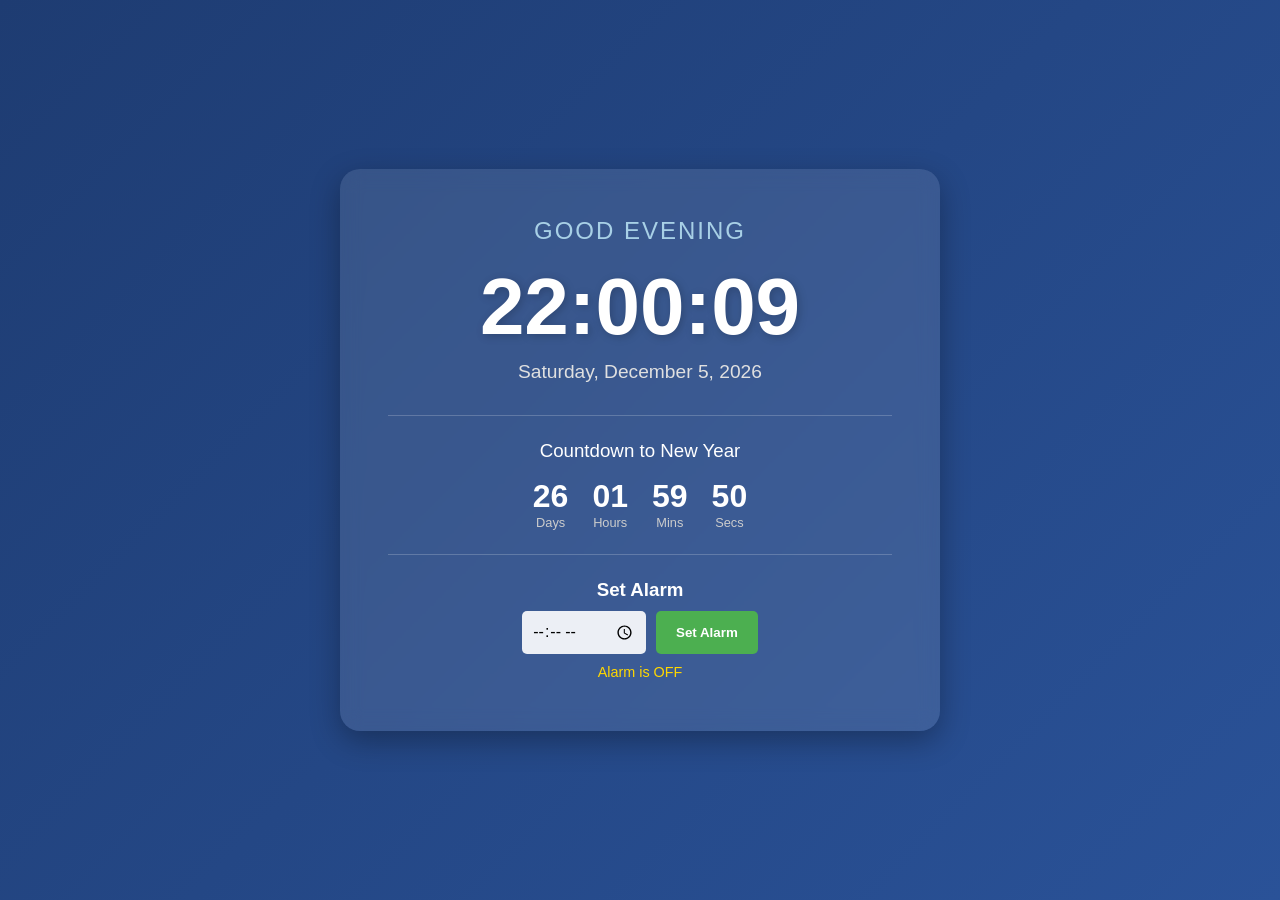
==== index.html @ b657d059 "initial commit" ====
<!DOCTYPE html>
<html lang="en">
   <head>
      <meta charset="UTF-8">
      <meta name="viewport" content="width=device-width, initial-scale=1.0">
      <title>Date & Time Dashboard</title>
      <style>
         /* style.css */
         * {
         margin: 0;
         padding: 0;
         box-sizing: border-box;
         font-family: 'Segoe UI', Tahoma, Geneva, Verdana, sans-serif;
         }
         body {
         background: linear-gradient(135deg, #1e3c72, #2a5298);
         height: 100vh;
         display: flex;
         justify-content: center;
         align-items: center;
         color: white;
         }
         .container {
         text-align: center;
         background: rgba(255, 255, 255, 0.1);
         padding: 3rem;
         border-radius: 20px;
         backdrop-filter: blur(10px);
         box-shadow: 0 10px 30px rgba(0, 0, 0, 0.3);
         width: 90%;
         max-width: 600px;
         }
         /* Greeting */
         .greeting {
         font-size: 1.5rem;
         margin-bottom: 1rem;
         color: #a8d0e6;
         text-transform: uppercase;
         letter-spacing: 2px;
         }
         /* Clock */
         .time {
         font-size: 5rem;
         font-weight: bold;
         text-shadow: 2px 2px 10px rgba(0,0,0,0.2);
         margin-bottom: 0.5rem;
         }
         .date {
         font-size: 1.2rem;
         color: #e0e0e0;
         margin-bottom: 2rem;
         }
         /* Countdown */
         .countdown-container {
         border-top: 1px solid rgba(255,255,255,0.2);
         padding-top: 1.5rem;
         }
         .countdown-container h3 {
         margin-bottom: 1rem;
         font-weight: 400;
         }
         .countdown {
         display: flex;
         justify-content: center;
         gap: 1.5rem;
         }
         .countdown div {
         display: flex;
         flex-direction: column;
         font-size: 0.8rem;
         color: #ccc;
         }
         .countdown span {
         font-size: 2rem;
         font-weight: bold;
         color: #fff;
         }
         /* Alarm Styles */
        .alarm-container {
            border-top: 1px solid rgba(255,255,255,0.2);
            margin-top: 1.5rem;
            padding-top: 1.5rem;
        }

        .alarm-inputs {
            display: flex;
            justify-content: center;
            gap: 10px;
            margin: 10px 0;
        }

        input[type="time"] {
            padding: 10px;
            border-radius: 5px;
            border: none;
            font-size: 1rem;
            background: rgba(255, 255, 255, 0.9);
        }

        button {
            padding: 10px 20px;
            border-radius: 5px;
            border: none;
            cursor: pointer;
            font-weight: bold;
            transition: background 0.3s;
        }

        #set-alarm-btn {
            background-color: #4CAF50; /* Green */
            color: white;
        }

        #set-alarm-btn.active {
            background-color: #f44336; /* Red (for cancel) */
        }

        .alarm-status {
            font-size: 0.9rem;
            color: #ffd700;
            height: 1.2rem; /* Reserve space */
        }

        /* Stop Alarm Button (pulsing red) */
        .stop-btn {
            margin-top: 15px;
            background-color: #ff0000;
            color: white;
            font-size: 1.2rem;
            animation: pulse 1s infinite;
        }

        .hidden {
            display: none;
        }

        @keyframes pulse {
            0% { transform: scale(1); }
            50% { transform: scale(1.05); }
            100% { transform: scale(1); }
        }
      </style>
   </head>
   <body>
      <div class="container">
         <div id="greeting" class="greeting">Loading...</div>
         <div class="clock-container">
            <div id="time" class="time">00:00:00</div>
            <div id="date" class="date">Loading Date...</div>
         </div>
         <div class="countdown-container">
            <h3>Countdown to New Year</h3>
            <div id="countdown" class="countdown">
               <div><span id="days">00</span> Days</div>
               <div><span id="hours">00</span> Hours</div>
               <div><span id="minutes">00</span> Mins</div>
               <div><span id="seconds">00</span> Secs</div>
            </div>
         </div>
         <div class="alarm-container">
            <h3>Set Alarm</h3>
            <div class="alarm-inputs">
                <input type="time" id="alarm-time-input">
                <button id="set-alarm-btn" onclick="toggleAlarm()">Set Alarm</button>
            </div>
            <div id="alarm-status" class="alarm-status">Alarm is OFF</div>
        </div>
        <button id="stop-alarm-btn" class="stop-btn hidden" onclick="stopAlarmSound()">STOP ALARM</button>
      </div>
      <script>
         // script.js
         
         function updateDashboard() {
         const now = new Date();
         
         // --- 1. CLOCK & DATE ---
         
         // Extract time components
         let hours = now.getHours();
         const minutes = String(now.getMinutes()).padStart(2, '0');
         const seconds = String(now.getSeconds()).padStart(2, '0');
         
         // Determine AM/PM (Optional, remove if you want 24h format)
         // const ampm = hours >= 12 ? 'PM' : 'AM';
         // hours = hours % 12;
         // hours = hours ? hours : 12; // the hour '0' should be '12'
         
         // Format: HH:MM:SS
         // Note: Remove padStart if using AM/PM logic above for single digit hours
         const timeString = `${String(hours).padStart(2, '0')}:${minutes}:${seconds}`; 
         document.getElementById('time').textContent = timeString;
         
         // Date Format: Monday, October 2, 2023
         const options = { weekday: 'long', year: 'numeric', month: 'long', day: 'numeric' };
         const dateString = now.toLocaleDateString('en-US', options);
         document.getElementById('date').textContent = dateString;
         
         
         // --- 2. DYNAMIC GREETING ---
         const greetingElement = document.getElementById('greeting');
         const hour = now.getHours();
         
         if (hour < 12) {
             greetingElement.textContent = "Good Morning";
         } else if (hour < 18) {
             greetingElement.textContent = "Good Afternoon";
         } else {
             greetingElement.textContent = "Good Evening";
         }
         }
         
         function updateCountdown() {
         // --- 3. COUNTDOWN TO NEXT YEAR ---
         const currentYear = new Date().getFullYear();
         const nextYear = new Date(`January 1, ${currentYear + 1} 00:00:00`);
         const currentTime = new Date();
         
         const diff = nextYear - currentTime;
         
         const d = Math.floor(diff / 1000 / 60 / 60 / 24);
         const h = Math.floor((diff / 1000 / 60 / 60) % 24);
         const m = Math.floor((diff / 1000 / 60) % 60);
         const s = Math.floor((diff / 1000) % 60);
         
         document.getElementById('days').textContent = d;
         document.getElementById('hours').textContent = String(h).padStart(2, '0');
         document.getElementById('minutes').textContent = String(m).padStart(2, '0');
         document.getElementById('seconds').textContent = String(s).padStart(2, '0');
         }
         
         // Update the clock immediately and then every second
         setInterval(updateDashboard, 1000);
         setInterval(updateCountdown, 1000);
         
         // Run once on load to avoid 1-second delay
         updateDashboard();
         updateCountdown();

         // --- ALARM LOGIC ---

        let alarmTime = null;
        let alarmTimeout = null;
        let audioCtx = null;
        let oscillator = null;
        let alarmInterval = null; // To repeat the beep

        function toggleAlarm() {
            const input = document.getElementById('alarm-time-input');
            const btn = document.getElementById('set-alarm-btn');
            const status = document.getElementById('alarm-status');

            if (alarmTime) {
                // If alarm is already set, clear it (Cancel)
                alarmTime = null;
                btn.textContent = "Set Alarm";
                btn.classList.remove('active');
                status.textContent = "Alarm is OFF";
                stopAlarmSound(); // Stop sound if it's currently ringing
            } else {
                // Set the alarm
                if (!input.value) {
                    alert("Please select a time first!");
                    return;
                }
                alarmTime = input.value;
                btn.textContent = "Cancel Alarm";
                btn.classList.add('active');
                status.textContent = `Alarm set for ${alarmTime}`;
            }
        }

        // Function to generate the "Beep" sound using Web Audio API
        function playBeep() {
            // Create Audio Context only when needed (browsers require interaction)
            if (!audioCtx) {
                audioCtx = new (window.AudioContext || window.webkitAudioContext)();
            }

            // Create an oscillator (the sound generator)
            oscillator = audioCtx.createOscillator();
            const gainNode = audioCtx.createGain();

            oscillator.type = 'square'; // 'square' sounds more like an alarm than 'sine'
            oscillator.frequency.setValueAtTime(440, audioCtx.currentTime); // 440Hz (A4)
            
            // Connect parts: Oscillator -> Volume(Gain) -> Speakers
            oscillator.connect(gainNode);
            gainNode.connect(audioCtx.destination);

            // Play sound
            oscillator.start();
        }

        function startAlarmRinging() {
            const stopBtn = document.getElementById('stop-alarm-btn');
            stopBtn.classList.remove('hidden'); // Show the big STOP button

            // Play a beep every 500ms
            playBeep(); 
            // Stop the individual beep after 200ms
            setTimeout(() => { if(oscillator) oscillator.stop(); }, 200);

            // Loop the beep
            alarmInterval = setInterval(() => {
                playBeep();
                setTimeout(() => { if(oscillator) oscillator.stop(); }, 200);
            }, 500);
        }

        function stopAlarmSound() {
            // Stop logic
            if (alarmInterval) clearInterval(alarmInterval);
            if (oscillator) {
                try { oscillator.stop(); } catch(e){} // Ignore error if already stopped
            }
            
            // Hide STOP button and reset
            document.getElementById('stop-alarm-btn').classList.add('hidden');
            
            // Optional: Auto-cancel the alarm logic so it doesn't ring tomorrow
            alarmTime = null;
            document.getElementById('set-alarm-btn').textContent = "Set Alarm";
            document.getElementById('set-alarm-btn').classList.remove('active');
            document.getElementById('alarm-status').textContent = "Alarm Cleared";
        }

        // --- INTEGRATE INTO EXISTING CLOCK LOOP ---

        // We need to check the alarm every second. 
        // Add this check inside your existing updateDashboard() function, 
        // OR simpler: just set a separate interval here.

        setInterval(() => {
            if (alarmTime) {
                const now = new Date();
                // Format current time to HH:MM to match input value
                const currentHours = String(now.getHours()).padStart(2, '0');
                const currentMinutes = String(now.getMinutes()).padStart(2, '0');
                const currentTimeString = `${currentHours}:${currentMinutes}`;
                const currentSeconds = now.getSeconds();

                // Check if times match AND it is the 0th second (so it triggers once)
                if (currentTimeString === alarmTime && currentSeconds === 0) {
                    startAlarmRinging();
                }
            }
        }, 1000);
      </script>
   </body>
</html>
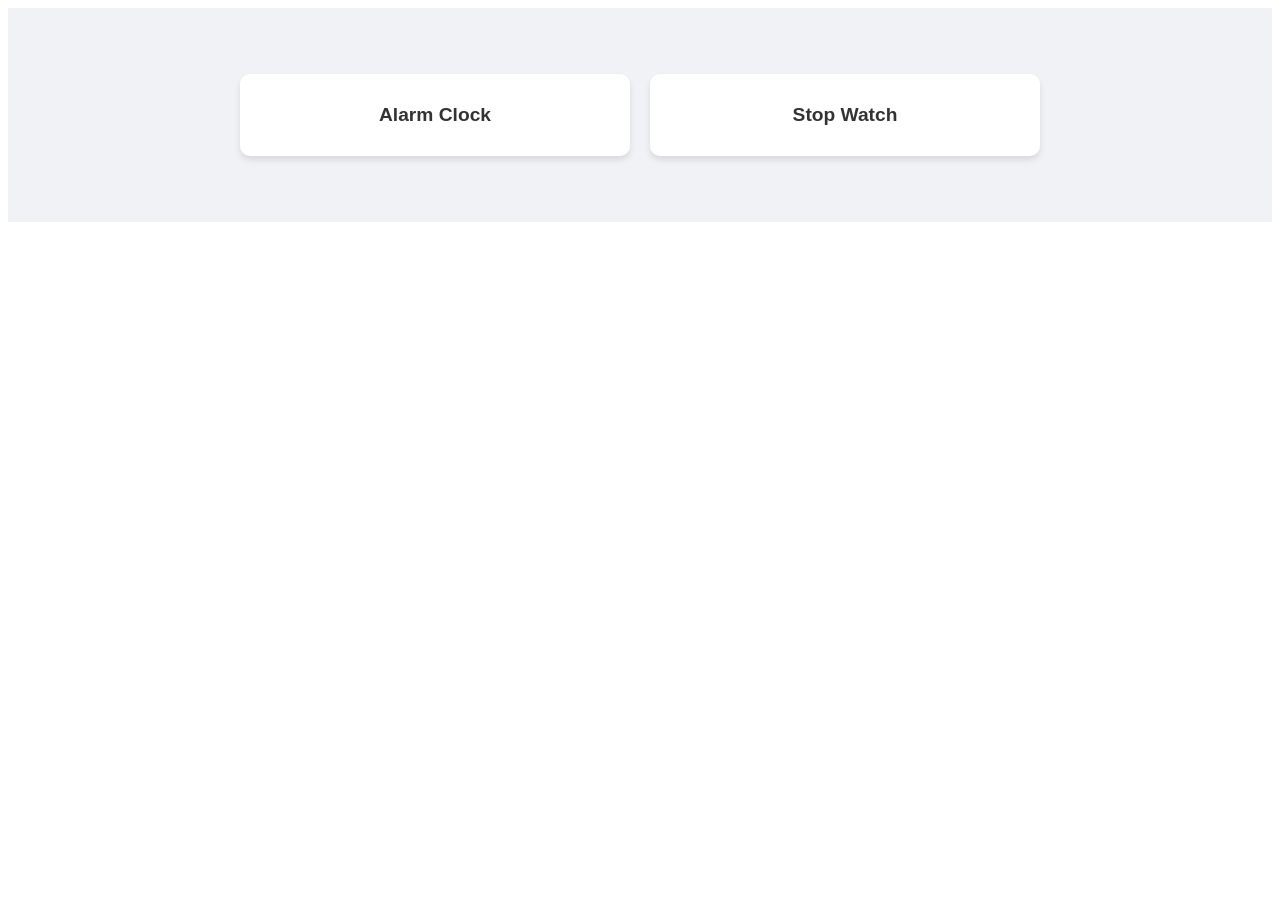
==== commit a032be83: "Restructure" ====
--- a/index.html
+++ b/index.html
@@ -1,350 +1,17 @@
 <!DOCTYPE html>
 <html lang="en">
-   <head>
-      <meta charset="UTF-8">
-      <meta name="viewport" content="width=device-width, initial-scale=1.0">
-      <title>Date & Time Dashboard</title>
-      <style>
-         /* style.css */
-         * {
-         margin: 0;
-         padding: 0;
-         box-sizing: border-box;
-         font-family: 'Segoe UI', Tahoma, Geneva, Verdana, sans-serif;
-         }
-         body {
-         background: linear-gradient(135deg, #1e3c72, #2a5298);
-         height: 100vh;
-         display: flex;
-         justify-content: center;
-         align-items: center;
-         color: white;
-         }
-         .container {
-         text-align: center;
-         background: rgba(255, 255, 255, 0.1);
-         padding: 3rem;
-         border-radius: 20px;
-         backdrop-filter: blur(10px);
-         box-shadow: 0 10px 30px rgba(0, 0, 0, 0.3);
-         width: 90%;
-         max-width: 600px;
-         }
-         /* Greeting */
-         .greeting {
-         font-size: 1.5rem;
-         margin-bottom: 1rem;
-         color: #a8d0e6;
-         text-transform: uppercase;
-         letter-spacing: 2px;
-         }
-         /* Clock */
-         .time {
-         font-size: 5rem;
-         font-weight: bold;
-         text-shadow: 2px 2px 10px rgba(0,0,0,0.2);
-         margin-bottom: 0.5rem;
-         }
-         .date {
-         font-size: 1.2rem;
-         color: #e0e0e0;
-         margin-bottom: 2rem;
-         }
-         /* Countdown */
-         .countdown-container {
-         border-top: 1px solid rgba(255,255,255,0.2);
-         padding-top: 1.5rem;
-         }
-         .countdown-container h3 {
-         margin-bottom: 1rem;
-         font-weight: 400;
-         }
-         .countdown {
-         display: flex;
-         justify-content: center;
-         gap: 1.5rem;
-         }
-         .countdown div {
-         display: flex;
-         flex-direction: column;
-         font-size: 0.8rem;
-         color: #ccc;
-         }
-         .countdown span {
-         font-size: 2rem;
-         font-weight: bold;
-         color: #fff;
-         }
-         /* Alarm Styles */
-        .alarm-container {
-            border-top: 1px solid rgba(255,255,255,0.2);
-            margin-top: 1.5rem;
-            padding-top: 1.5rem;
-        }
-
-        .alarm-inputs {
-            display: flex;
-            justify-content: center;
-            gap: 10px;
-            margin: 10px 0;
-        }
-
-        input[type="time"] {
-            padding: 10px;
-            border-radius: 5px;
-            border: none;
-            font-size: 1rem;
-            background: rgba(255, 255, 255, 0.9);
-        }
-
-        button {
-            padding: 10px 20px;
-            border-radius: 5px;
-            border: none;
-            cursor: pointer;
-            font-weight: bold;
-            transition: background 0.3s;
-        }
-
-        #set-alarm-btn {
-            background-color: #4CAF50; /* Green */
-            color: white;
-        }
-
-        #set-alarm-btn.active {
-            background-color: #f44336; /* Red (for cancel) */
-        }
-
-        .alarm-status {
-            font-size: 0.9rem;
-            color: #ffd700;
-            height: 1.2rem; /* Reserve space */
-        }
-
-        /* Stop Alarm Button (pulsing red) */
-        .stop-btn {
-            margin-top: 15px;
-            background-color: #ff0000;
-            color: white;
-            font-size: 1.2rem;
-            animation: pulse 1s infinite;
-        }
-
-        .hidden {
-            display: none;
-        }
-
-        @keyframes pulse {
-            0% { transform: scale(1); }
-            50% { transform: scale(1.05); }
-            100% { transform: scale(1); }
-        }
-      </style>
-   </head>
-   <body>
-      <div class="container">
-         <div id="greeting" class="greeting">Loading...</div>
-         <div class="clock-container">
-            <div id="time" class="time">00:00:00</div>
-            <div id="date" class="date">Loading Date...</div>
-         </div>
-         <div class="countdown-container">
-            <h3>Countdown to New Year</h3>
-            <div id="countdown" class="countdown">
-               <div><span id="days">00</span> Days</div>
-               <div><span id="hours">00</span> Hours</div>
-               <div><span id="minutes">00</span> Mins</div>
-               <div><span id="seconds">00</span> Secs</div>
-            </div>
-         </div>
-         <div class="alarm-container">
-            <h3>Set Alarm</h3>
-            <div class="alarm-inputs">
-                <input type="time" id="alarm-time-input">
-                <button id="set-alarm-btn" onclick="toggleAlarm()">Set Alarm</button>
-            </div>
-            <div id="alarm-status" class="alarm-status">Alarm is OFF</div>
-        </div>
-        <button id="stop-alarm-btn" class="stop-btn hidden" onclick="stopAlarmSound()">STOP ALARM</button>
-      </div>
-      <script>
-         // script.js
-         
-         function updateDashboard() {
-         const now = new Date();
-         
-         // --- 1. CLOCK & DATE ---
-         
-         // Extract time components
-         let hours = now.getHours();
-         const minutes = String(now.getMinutes()).padStart(2, '0');
-         const seconds = String(now.getSeconds()).padStart(2, '0');
-         
-         // Determine AM/PM (Optional, remove if you want 24h format)
-         // const ampm = hours >= 12 ? 'PM' : 'AM';
-         // hours = hours % 12;
-         // hours = hours ? hours : 12; // the hour '0' should be '12'
-         
-         // Format: HH:MM:SS
-         // Note: Remove padStart if using AM/PM logic above for single digit hours
-         const timeString = `${String(hours).padStart(2, '0')}:${minutes}:${seconds}`; 
-         document.getElementById('time').textContent = timeString;
-         
-         // Date Format: Monday, October 2, 2023
-         const options = { weekday: 'long', year: 'numeric', month: 'long', day: 'numeric' };
-         const dateString = now.toLocaleDateString('en-US', options);
-         document.getElementById('date').textContent = dateString;
-         
-         
-         // --- 2. DYNAMIC GREETING ---
-         const greetingElement = document.getElementById('greeting');
-         const hour = now.getHours();
-         
-         if (hour < 12) {
-             greetingElement.textContent = "Good Morning";
-         } else if (hour < 18) {
-             greetingElement.textContent = "Good Afternoon";
-         } else {
-             greetingElement.textContent = "Good Evening";
-         }
-         }
-         
-         function updateCountdown() {
-         // --- 3. COUNTDOWN TO NEXT YEAR ---
-         const currentYear = new Date().getFullYear();
-         const nextYear = new Date(`January 1, ${currentYear + 1} 00:00:00`);
-         const currentTime = new Date();
-         
-         const diff = nextYear - currentTime;
-         
-         const d = Math.floor(diff / 1000 / 60 / 60 / 24);
-         const h = Math.floor((diff / 1000 / 60 / 60) % 24);
-         const m = Math.floor((diff / 1000 / 60) % 60);
-         const s = Math.floor((diff / 1000) % 60);
-         
-         document.getElementById('days').textContent = d;
-         document.getElementById('hours').textContent = String(h).padStart(2, '0');
-         document.getElementById('minutes').textContent = String(m).padStart(2, '0');
-         document.getElementById('seconds').textContent = String(s).padStart(2, '0');
-         }
-         
-         // Update the clock immediately and then every second
-         setInterval(updateDashboard, 1000);
-         setInterval(updateCountdown, 1000);
-         
-         // Run once on load to avoid 1-second delay
-         updateDashboard();
-         updateCountdown();
-
-         // --- ALARM LOGIC ---
-
-        let alarmTime = null;
-        let alarmTimeout = null;
-        let audioCtx = null;
-        let oscillator = null;
-        let alarmInterval = null; // To repeat the beep
-
-        function toggleAlarm() {
-            const input = document.getElementById('alarm-time-input');
-            const btn = document.getElementById('set-alarm-btn');
-            const status = document.getElementById('alarm-status');
-
-            if (alarmTime) {
-                // If alarm is already set, clear it (Cancel)
-                alarmTime = null;
-                btn.textContent = "Set Alarm";
-                btn.classList.remove('active');
-                status.textContent = "Alarm is OFF";
-                stopAlarmSound(); // Stop sound if it's currently ringing
-            } else {
-                // Set the alarm
-                if (!input.value) {
-                    alert("Please select a time first!");
-                    return;
-                }
-                alarmTime = input.value;
-                btn.textContent = "Cancel Alarm";
-                btn.classList.add('active');
-                status.textContent = `Alarm set for ${alarmTime}`;
-            }
-        }
-
-        // Function to generate the "Beep" sound using Web Audio API
-        function playBeep() {
-            // Create Audio Context only when needed (browsers require interaction)
-            if (!audioCtx) {
-                audioCtx = new (window.AudioContext || window.webkitAudioContext)();
-            }
-
-            // Create an oscillator (the sound generator)
-            oscillator = audioCtx.createOscillator();
-            const gainNode = audioCtx.createGain();
-
-            oscillator.type = 'square'; // 'square' sounds more like an alarm than 'sine'
-            oscillator.frequency.setValueAtTime(440, audioCtx.currentTime); // 440Hz (A4)
-            
-            // Connect parts: Oscillator -> Volume(Gain) -> Speakers
-            oscillator.connect(gainNode);
-            gainNode.connect(audioCtx.destination);
-
-            // Play sound
-            oscillator.start();
-        }
-
-        function startAlarmRinging() {
-            const stopBtn = document.getElementById('stop-alarm-btn');
-            stopBtn.classList.remove('hidden'); // Show the big STOP button
-
-            // Play a beep every 500ms
-            playBeep(); 
-            // Stop the individual beep after 200ms
-            setTimeout(() => { if(oscillator) oscillator.stop(); }, 200);
-
-            // Loop the beep
-            alarmInterval = setInterval(() => {
-                playBeep();
-                setTimeout(() => { if(oscillator) oscillator.stop(); }, 200);
-            }, 500);
-        }
-
-        function stopAlarmSound() {
-            // Stop logic
-            if (alarmInterval) clearInterval(alarmInterval);
-            if (oscillator) {
-                try { oscillator.stop(); } catch(e){} // Ignore error if already stopped
-            }
-            
-            // Hide STOP button and reset
-            document.getElementById('stop-alarm-btn').classList.add('hidden');
-            
-            // Optional: Auto-cancel the alarm logic so it doesn't ring tomorrow
-            alarmTime = null;
-            document.getElementById('set-alarm-btn').textContent = "Set Alarm";
-            document.getElementById('set-alarm-btn').classList.remove('active');
-            document.getElementById('alarm-status').textContent = "Alarm Cleared";
-        }
-
-        // --- INTEGRATE INTO EXISTING CLOCK LOOP ---
-
-        // We need to check the alarm every second. 
-        // Add this check inside your existing updateDashboard() function, 
-        // OR simpler: just set a separate interval here.
-
-        setInterval(() => {
-            if (alarmTime) {
-                const now = new Date();
-                // Format current time to HH:MM to match input value
-                const currentHours = String(now.getHours()).padStart(2, '0');
-                const currentMinutes = String(now.getMinutes()).padStart(2, '0');
-                const currentTimeString = `${currentHours}:${currentMinutes}`;
-                const currentSeconds = now.getSeconds();
-
-                // Check if times match AND it is the 0th second (so it triggers once)
-                if (currentTimeString === alarmTime && currentSeconds === 0) {
-                    startAlarmRinging();
-                }
-            }
-        }, 1000);
-      </script>
-   </body>
+<head>
+    <meta charset="UTF-8">
+    <meta name="viewport" content="width=device-width, initial-scale=1.0">
+    <title>My Date Time Web Applications</title>
+    <link rel="stylesheet" href="styles.css">
+</head>
+<body>
+    <div class="card-container">
+        <ul>
+            <li><a href="alarm">Alarm Clock</a></li>
+            <li><a href="stopwatch">Stop Watch</a></li>
+        </ul>
+    </div>
+</body>
 </html>
--- a/styles.css
+++ b/styles.css
@@ -0,0 +1,54 @@
+div.card-container {
+    font-family: sans-serif;
+    background-color: #f0f2f5;
+    display: flex;
+    justify-content: center;
+    padding: 50px 20px; /* Added side padding for mobile safety */
+}
+
+div.card-container > ul {
+    list-style: none;
+    padding: 0;
+    width: 100%;
+    
+    /* CHANGED: Increased width so it can spread out on desktop */
+    max-width: 800px; 
+
+    /* NEW: Grid Layout System */
+    display: grid;
+    
+    /* THE MAGIC LINE: 
+        Creates as many columns as fit. 
+        Cards won't get smaller than 250px. 
+        If screen is narrow, it wraps to 1 column (stack). 
+    */
+    grid-template-columns: repeat(auto-fit, minmax(250px, 1fr));
+    
+    gap: 20px; /* Space between cards (both rows and cols) */
+}
+
+/* LI no longer needs margin because 'gap' handles it */
+div.card-container > ul > li {
+    margin: 0;
+}
+
+div.card-container > ul > li > a {
+    display: block;
+    background-color: white;
+    padding: 30px; /* Increased padding for better look on big screens */
+    border-radius: 10px;
+    text-decoration: none;
+    color: #333;
+    font-weight: bold;
+    font-size: 1.2rem;
+    text-align: center; /* Center text looks better in grid tiles */
+    
+    box-shadow: 0 4px 6px rgba(0, 0, 0, 0.1);
+    transition: transform 0.2s, box-shadow 0.2s;
+}
+
+a:hover {
+    transform: translateY(-5px);
+    box-shadow: 0 10px 15px rgba(0, 0, 0, 0.15);
+    color: #007bff;
+}
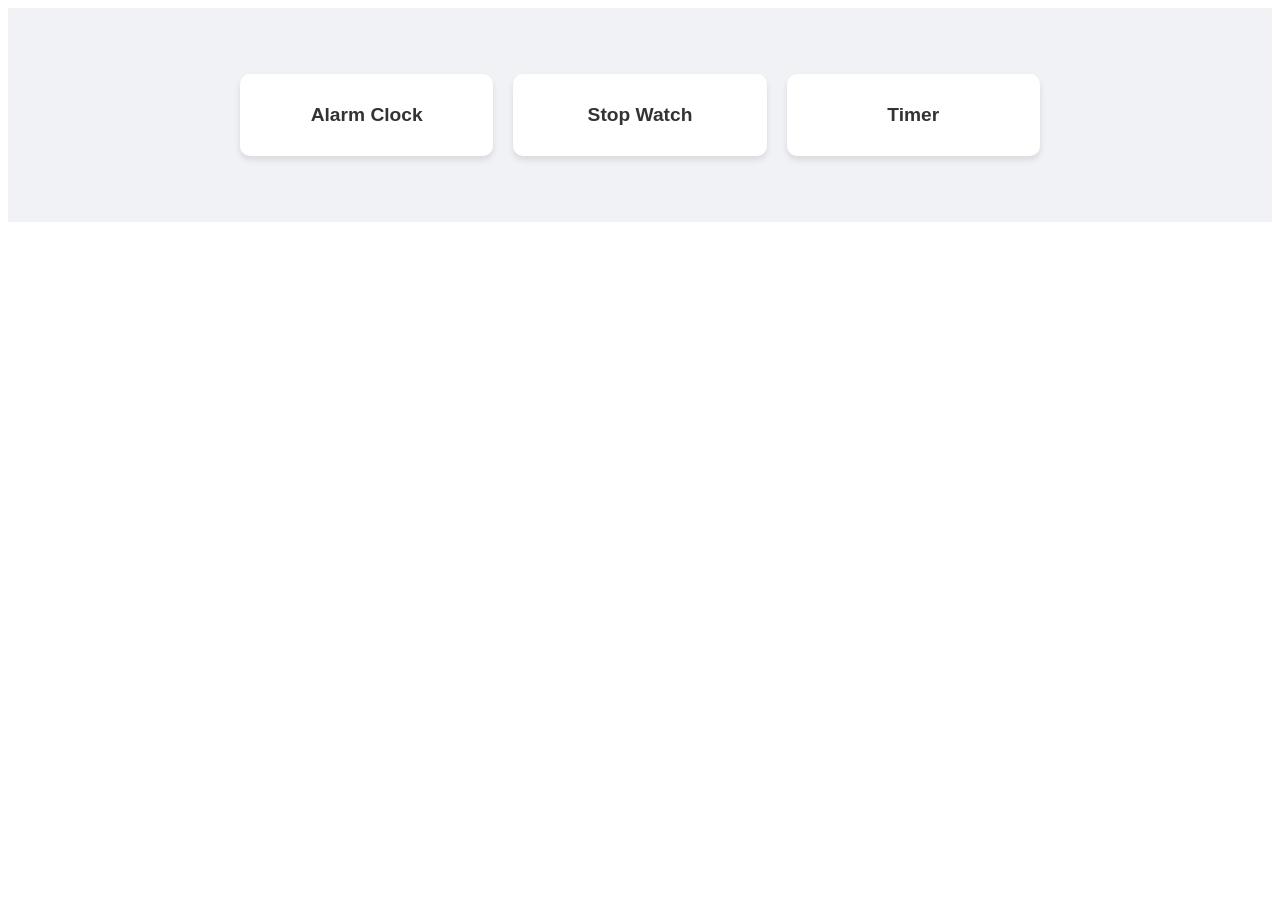
==== commit cfda4c30: "timer" ====
--- a/index.html
+++ b/index.html
@@ -11,6 +11,7 @@
         <ul>
             <li><a href="alarm">Alarm Clock</a></li>
             <li><a href="stopwatch">Stop Watch</a></li>
+            <li><a href="timer">Timer</a></li>
         </ul>
     </div>
 </body>
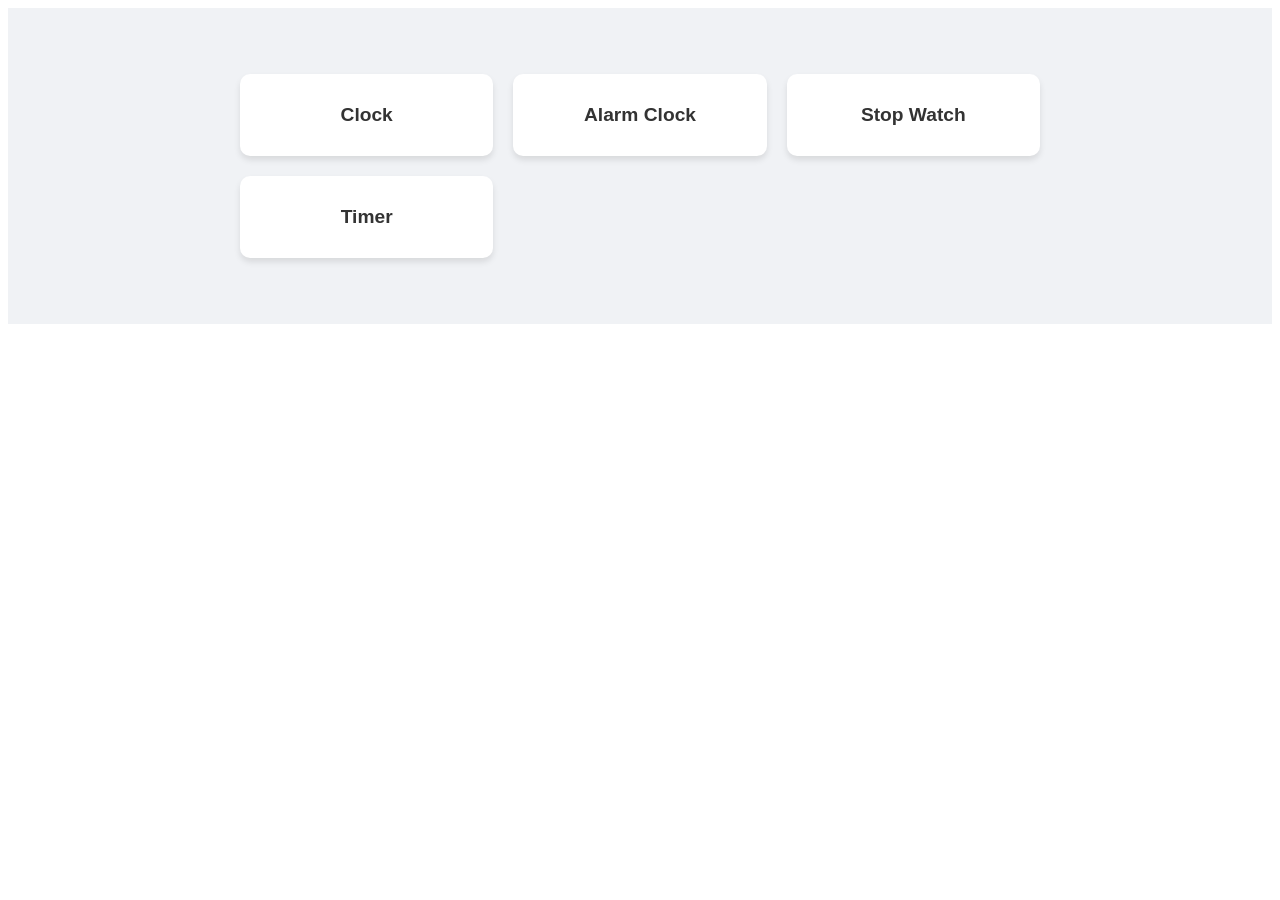
==== commit a0a4f893: "clock" ====
--- a/index.html
+++ b/index.html
@@ -9,6 +9,7 @@
 <body>
     <div class="card-container">
         <ul>
+            <li><a href="clock">Clock</a></li>
             <li><a href="alarm">Alarm Clock</a></li>
             <li><a href="stopwatch">Stop Watch</a></li>
             <li><a href="timer">Timer</a></li>
